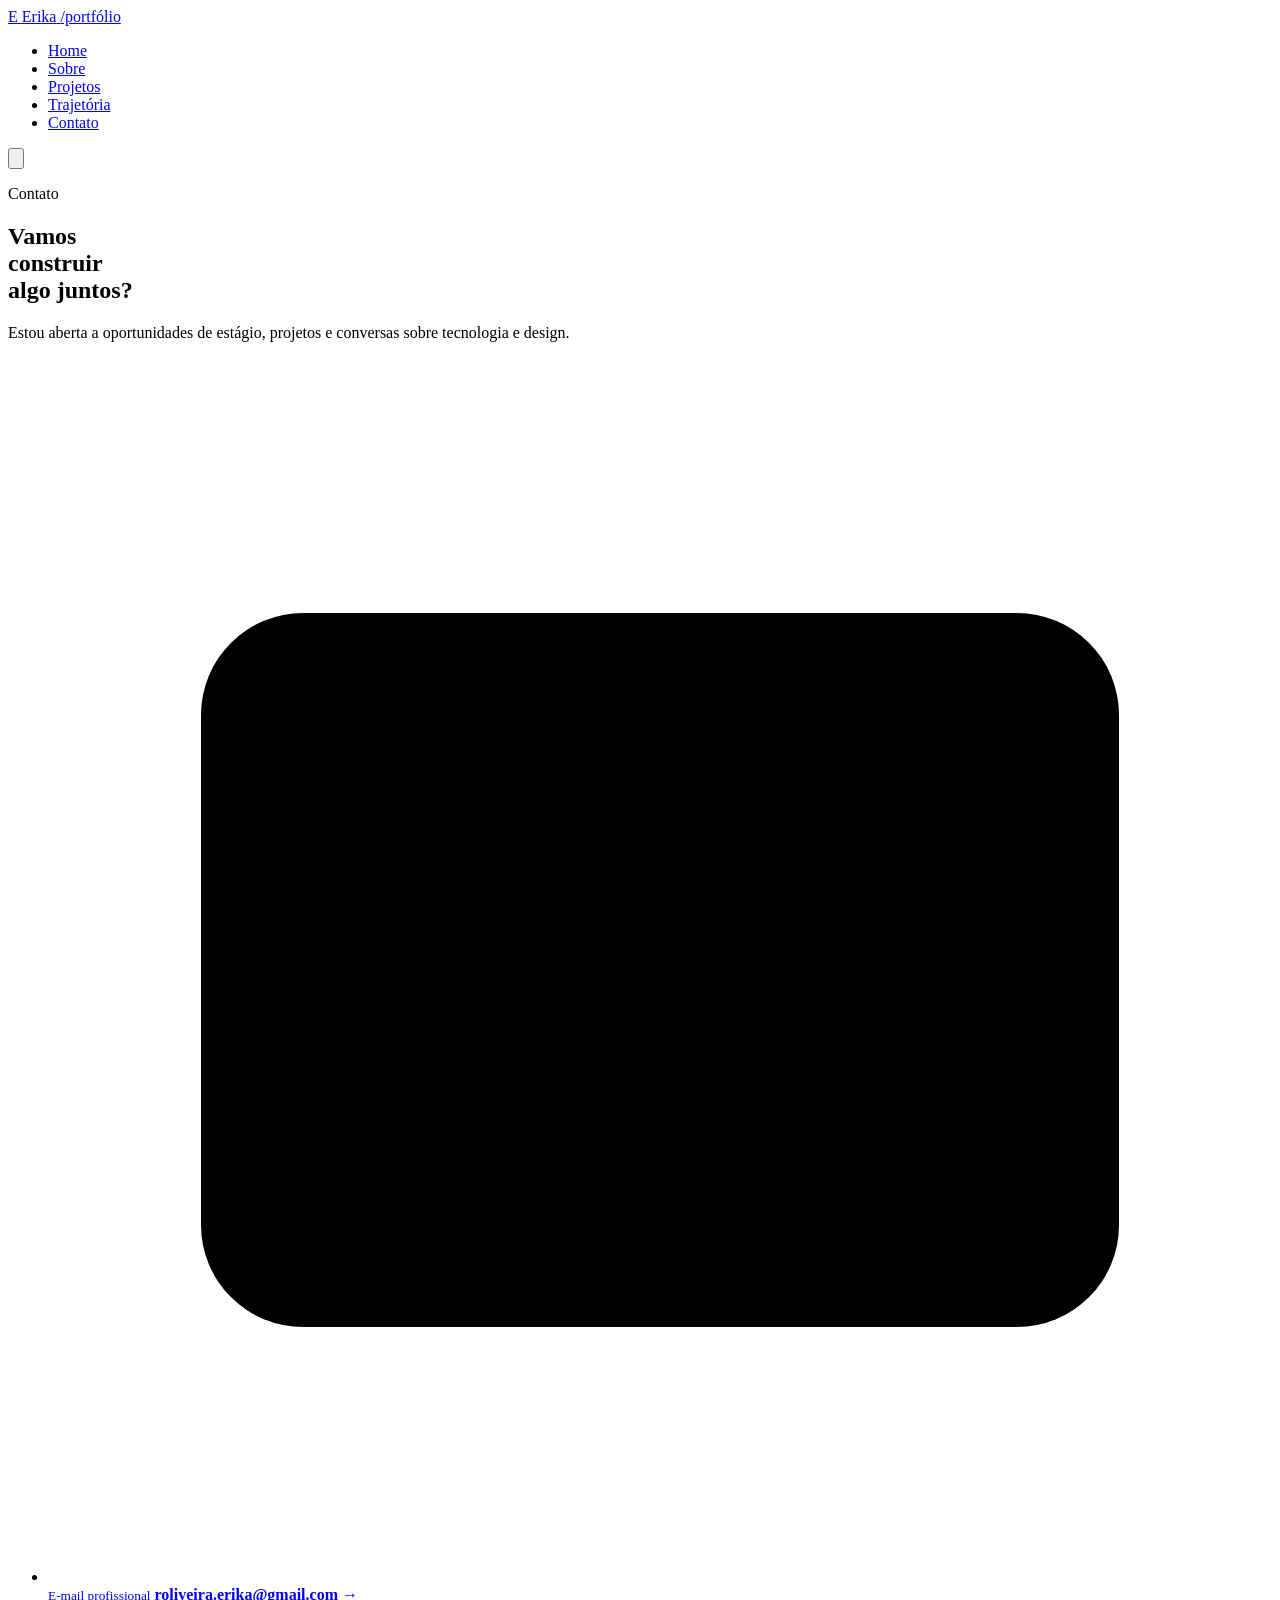
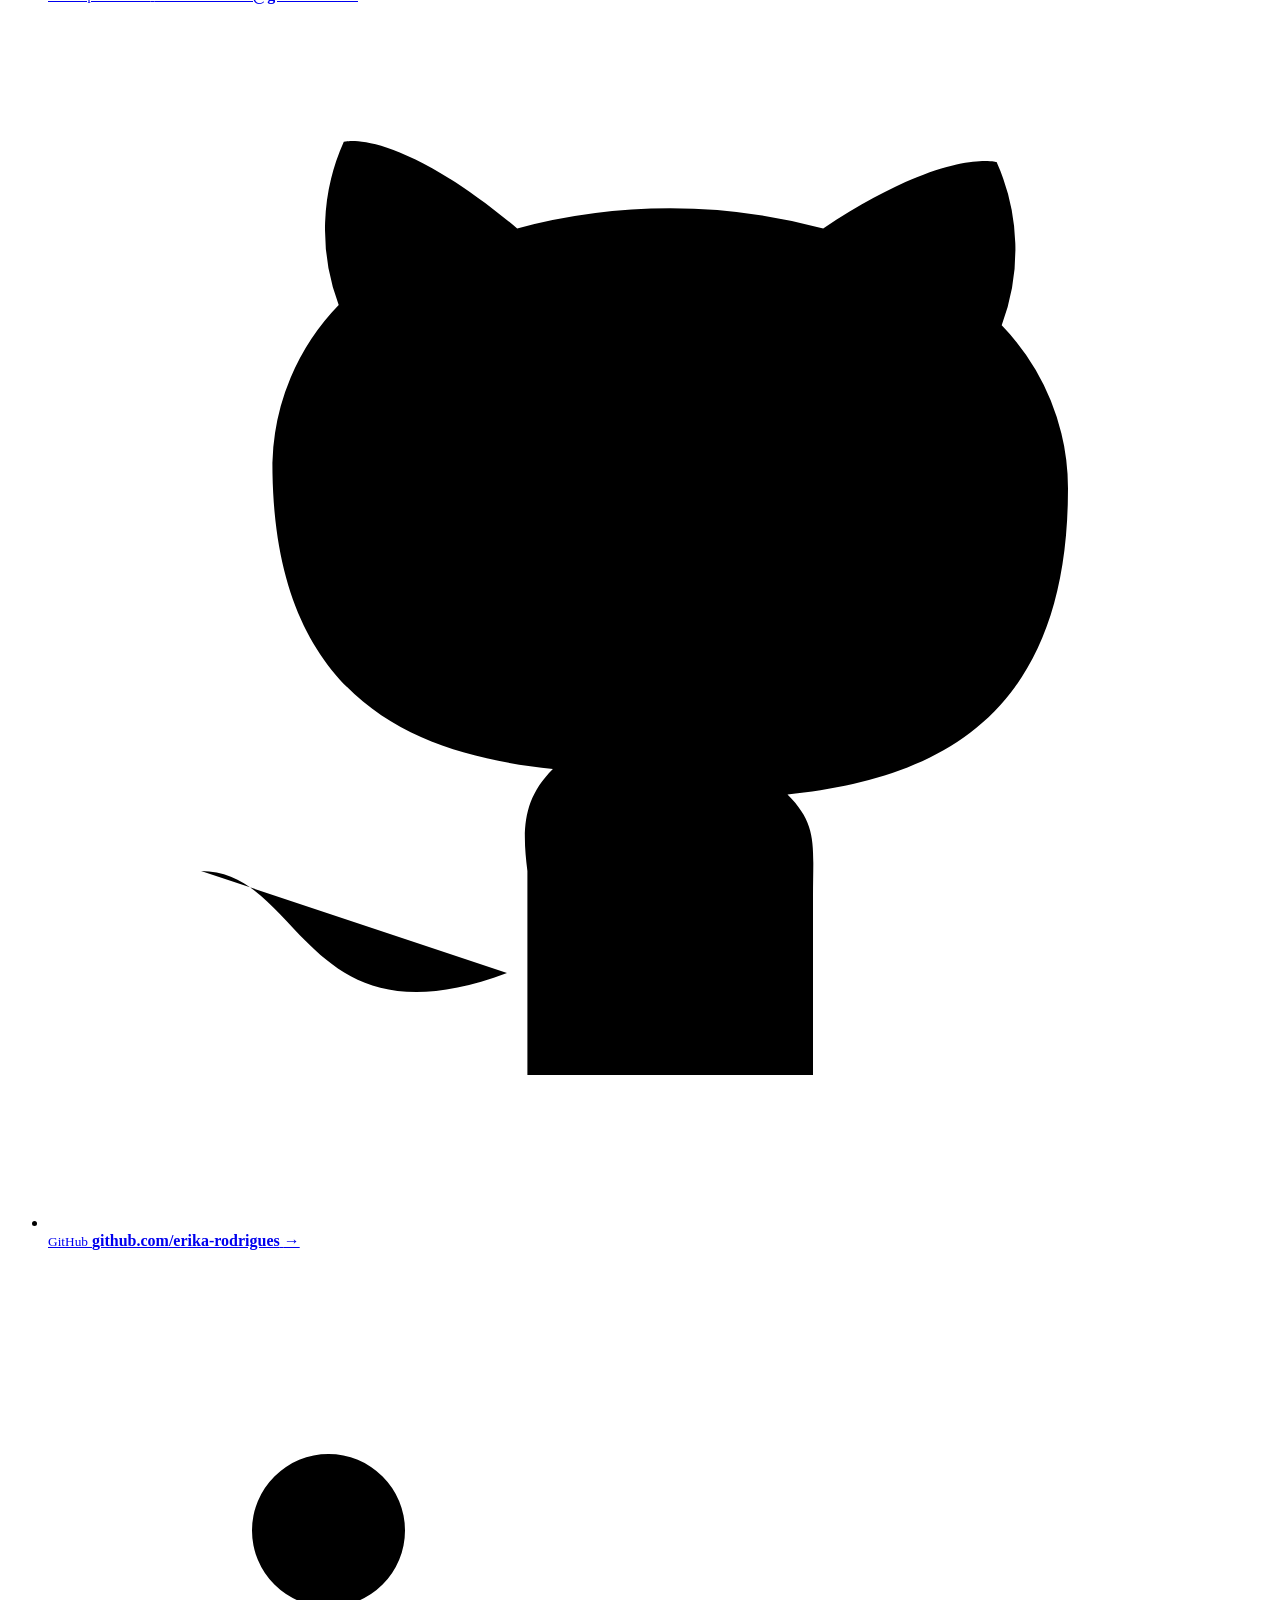
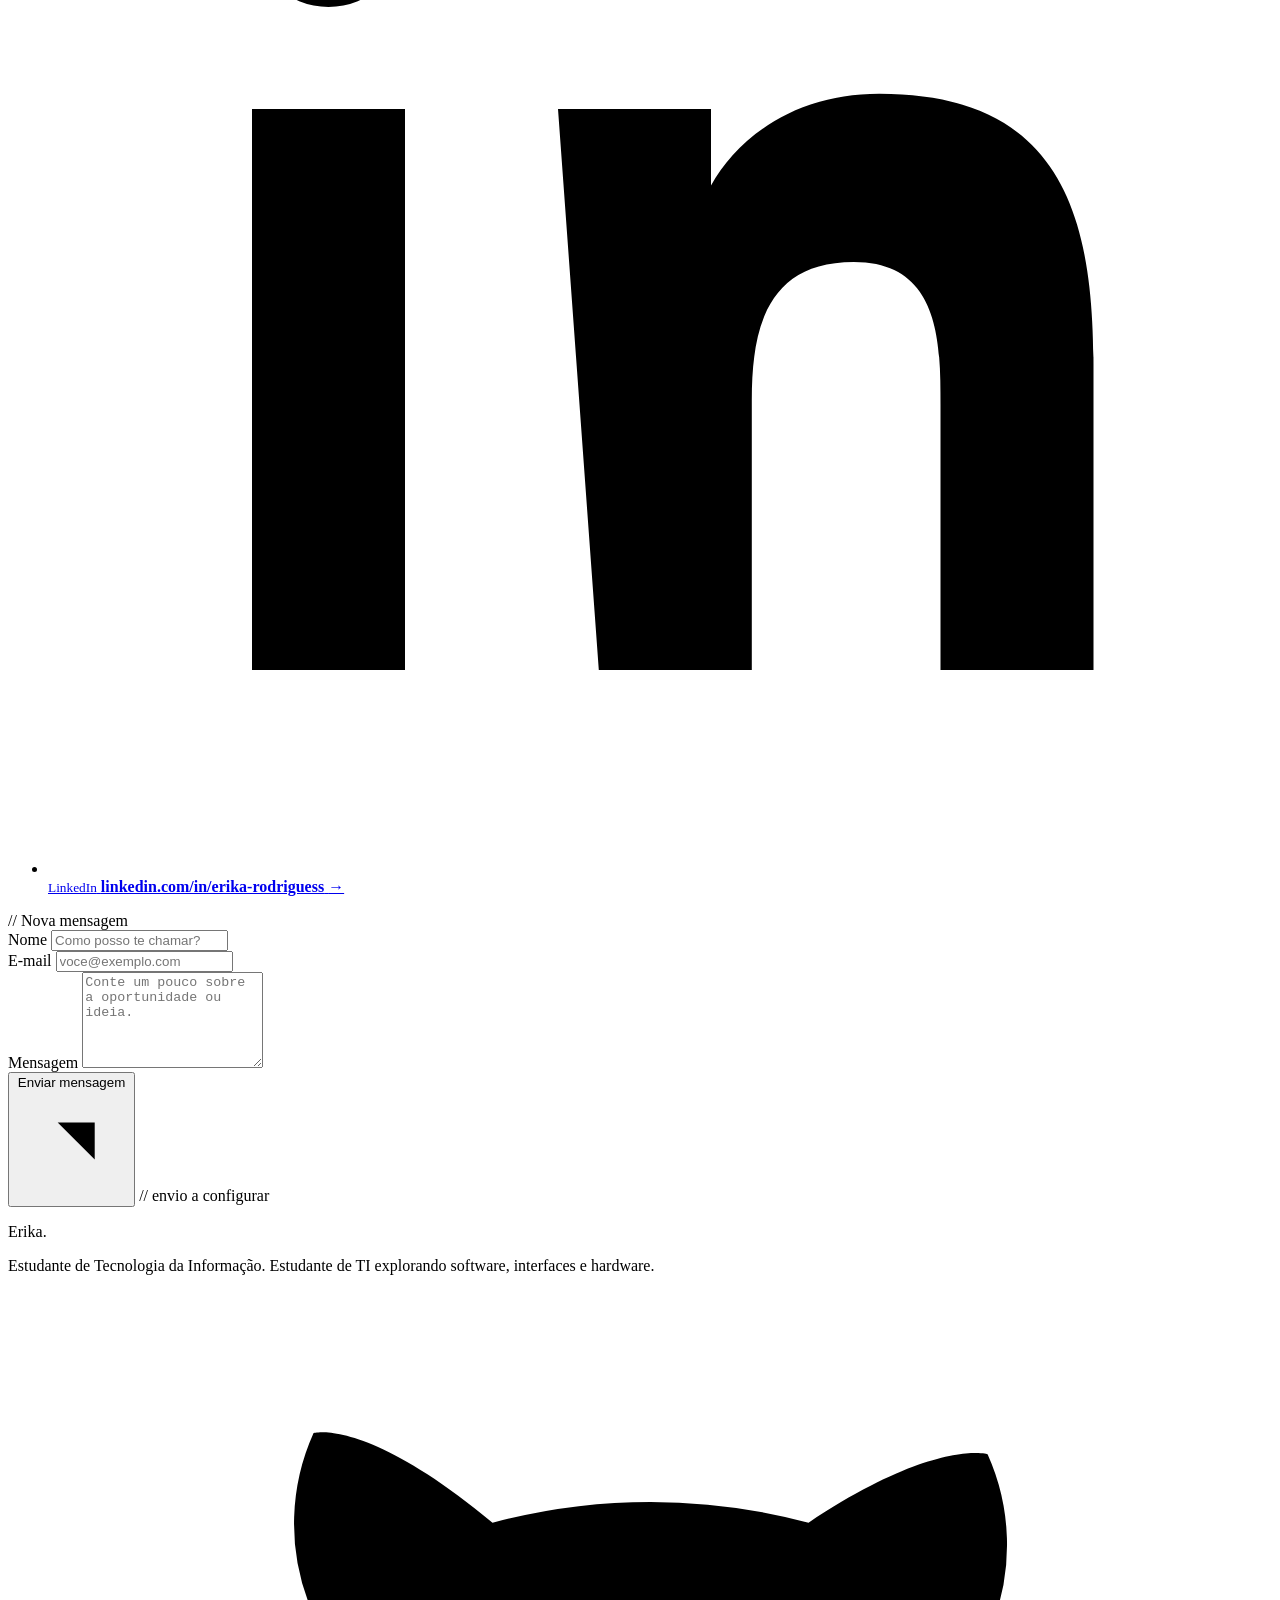
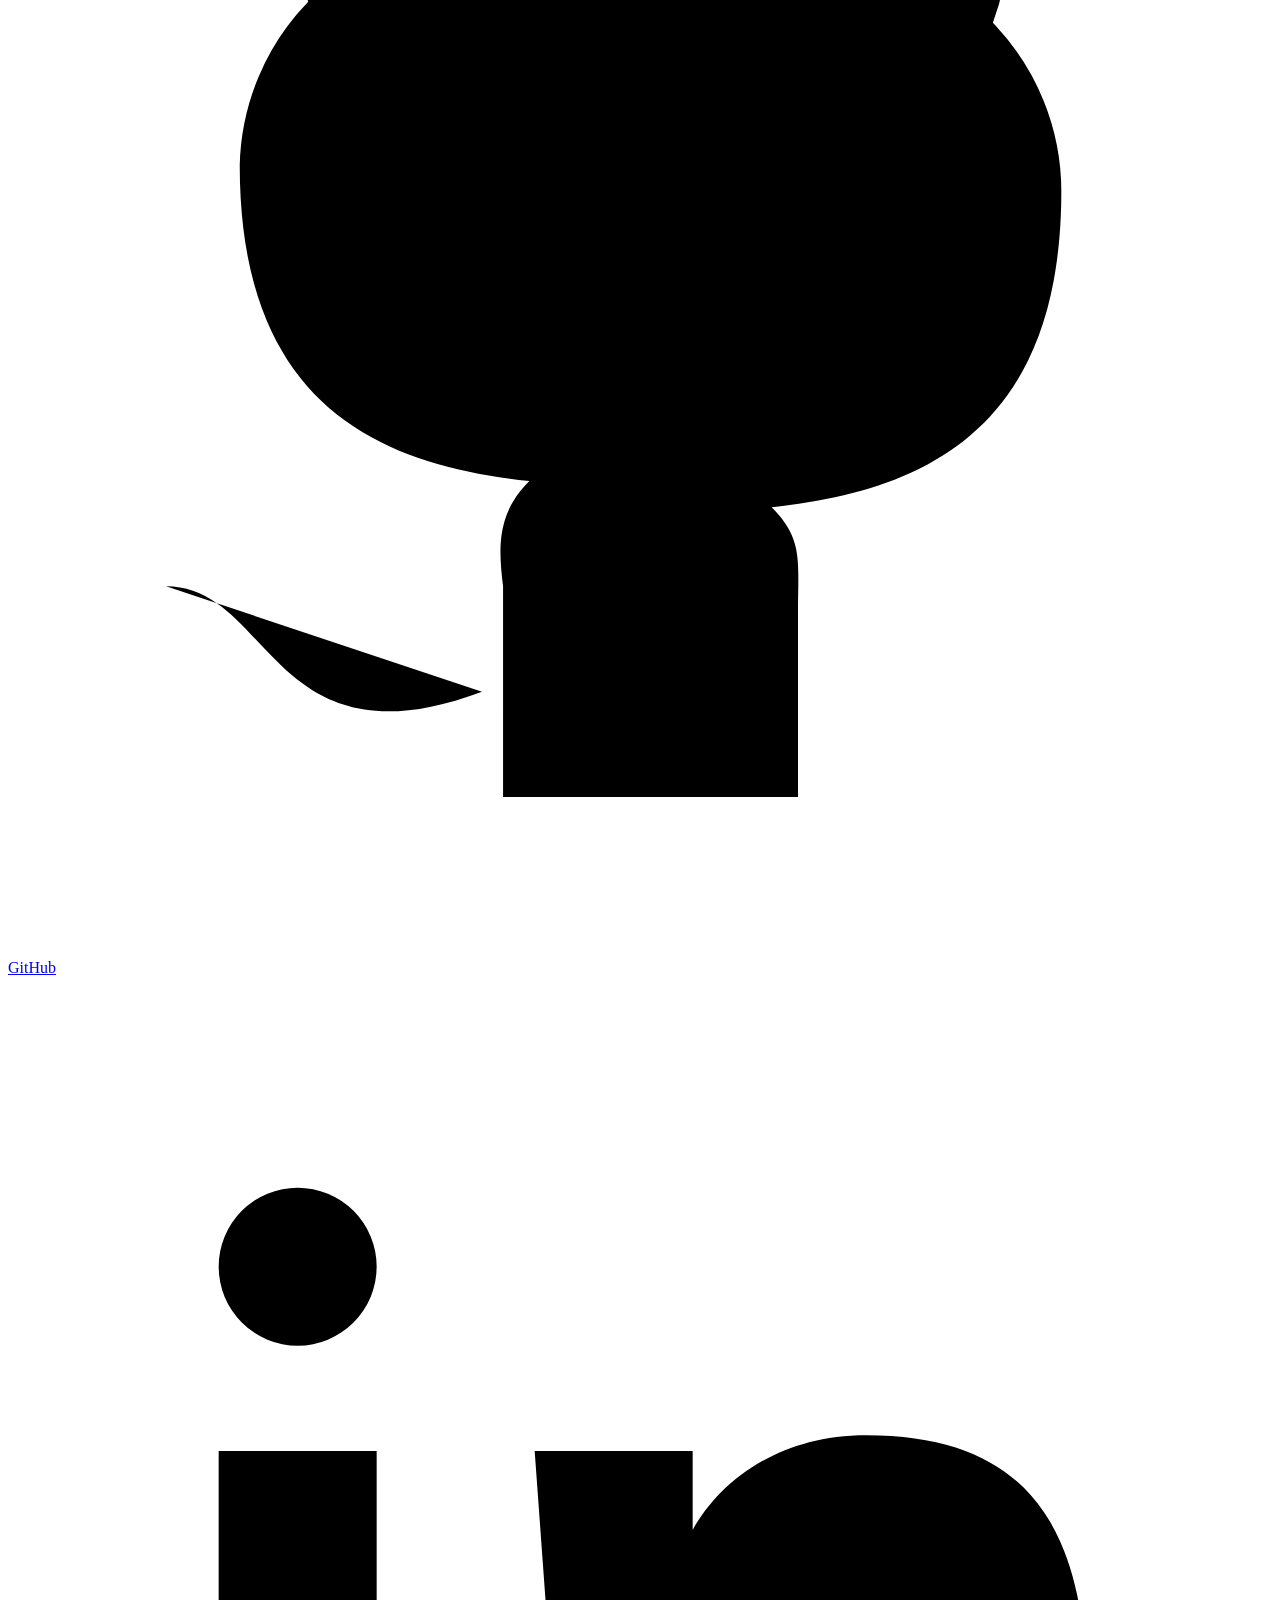
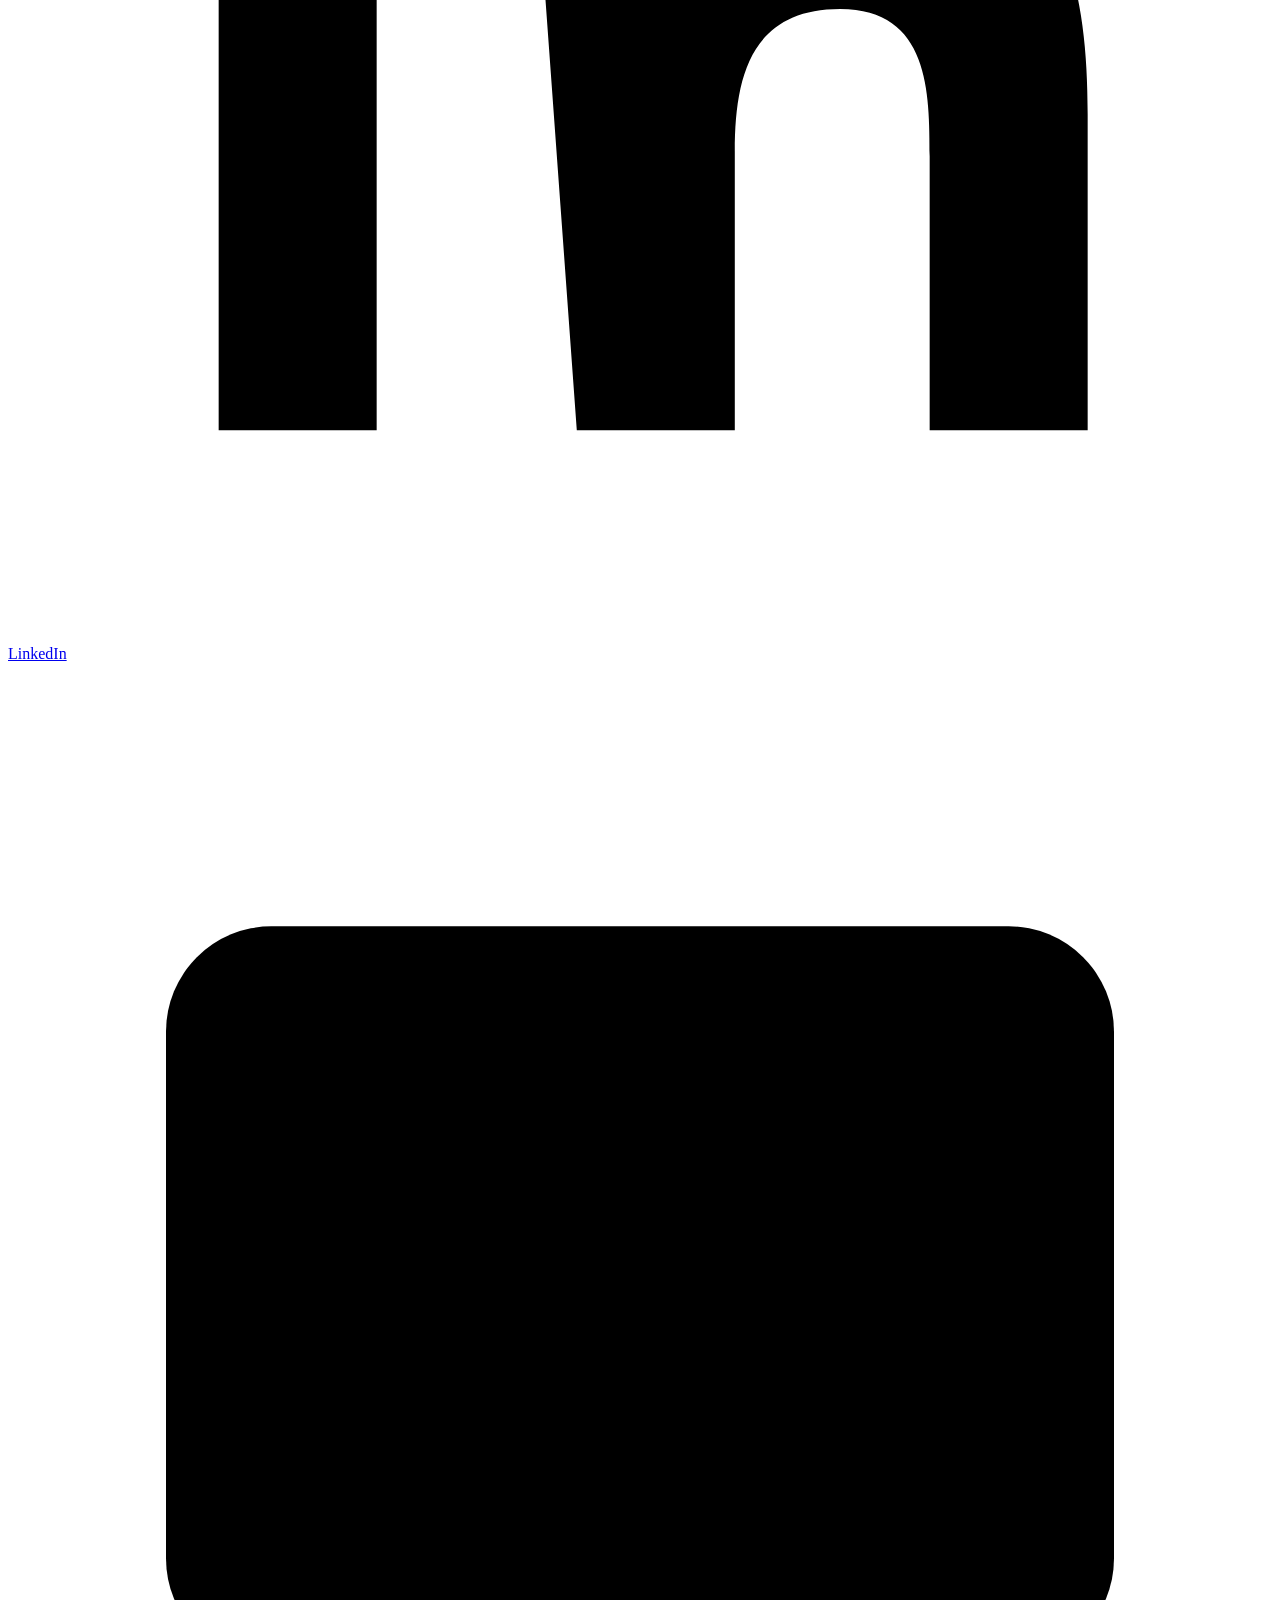
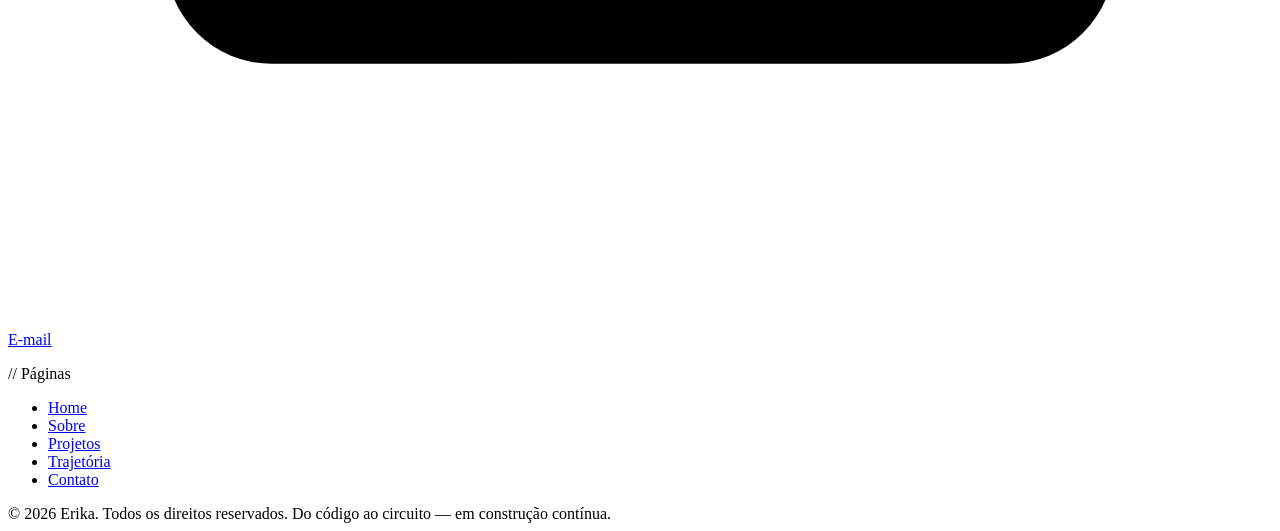
==== contato.html @ 5f2b6237 "FEAT: cria estrutura HTML da página Contato" ====
<!DOCTYPE html>
<html lang="pt-BR">
<head>
  <meta charset="UTF-8">
  <meta name="viewport" content="width=device-width, initial-scale=1.0">
  <meta name="description" content="Entre em contato com Erika para oportunidades de estágio, projetos e conversas sobre tecnologia e design.">
  <title>Contato | Erika</title>

  <link rel="preconnect" href="https://fonts.googleapis.com">
  <link rel="preconnect" href="https://fonts.gstatic.com" crossorigin>
  <link href="https://fonts.googleapis.com/css2?family=Inter:wght@400;500;600&family=Space+Grotesk:wght@500;600;700&family=JetBrains+Mono:wght@400;500&display=swap" rel="stylesheet">
  <link rel="stylesheet" href="contato.css">
</head>
<body>

  <!-- CABEÇALHO -->
  <header class="site-header">
    <div class="container header-inner">
      <a href="index.html" class="brand" aria-label="Início">
        <span class="brand-mark">E</span>
        <span class="brand-name">Erika</span>
        <span class="brand-path">/portfólio</span>
      </a>

      <nav class="site-nav" aria-label="Navegação principal">
        <ul>
          <li><a href="index.html">Home</a></li>
          <li><a href="sobre.html">Sobre</a></li>
          <li><a href="projetos.html">Projetos</a></li>
          <li><a href="trajetoria.html">Trajetória</a></li>
          <li><a href="contato.html" class="active" aria-current="page">Contato</a></li>
        </ul>
      </nav>

      <button class="theme-toggle" type="button" aria-label="Alternar modo claro e escuro">
        <svg viewBox="0 0 24 24" aria-hidden="true" focusable="false">
          <circle cx="12" cy="12" r="4"></circle>
          <path d="M12 2v2M12 20v2M4.93 4.93l1.41 1.41M17.66 17.66l1.41 1.41M2 12h2M20 12h2M4.93 19.07l1.41-1.41M17.66 6.34l1.41-1.41"></path>
        </svg>
      </button>
    </div>
  </header>

  <main>

    <!-- HERO + FORMULÁRIO -->
    <section class="contact-hero">
      <span class="contact-ring" aria-hidden="true"></span>

      <div class="container contact-grid">

        <!-- Coluna de texto -->
        <div class="contact-info">
          <p class="eyebrow"><span class="eyebrow-dot"></span> Contato</p>

          <h1 class="contact-title">
            Vamos <br>
            construir <br>
            algo <span class="accent">juntos?</span>
          </h1>

          <p class="contact-lead">
            Estou aberta a oportunidades de estágio, projetos e conversas sobre tecnologia e design.
          </p>

          <ul class="channels">
            <li>
              <a href="mailto:roliveira.erika@gmail.com" class="channel">
                <span class="channel-icon" aria-hidden="true">
                  <svg viewBox="0 0 24 24"><rect x="3" y="5" width="18" height="14" rx="2"></rect><path d="M3 7l9 6 9-6"></path></svg>
                </span>
                <span class="channel-text">
                  <small>E-mail profissional</small>
                <strong>roliveira.erika@gmail.com</strong>
                </span>
                <span class="channel-arrow" aria-hidden="true">→</span>
              </a>
            </li>
            <li>
              <a href="https://github.com/erika-rodrigues" class="channel" target="_blank" rel="noopener">
                <span class="channel-icon" aria-hidden="true">
                  <svg viewBox="0 0 24 24"><path d="M9 19c-4 1.5-4-2-6-2m12 4v-3.5c0-1 .1-1.4-.5-2 2.8-.3 5.5-1.4 5.5-6a4.6 4.6 0 0 0-1.3-3.2 4.2 4.2 0 0 0-.1-3.2s-1-.3-3.4 1.3a11.6 11.6 0 0 0-6 0C6.8 2.4 5.8 2.7 5.8 2.7a4.2 4.2 0 0 0-.1 3.2A4.6 4.6 0 0 0 4.4 9c0 4.6 2.7 5.7 5.5 6-.6.6-.6 1.2-.5 2V21"></path></svg>
                </span>
                <span class="channel-text">
                  <small>GitHub</small>
                <strong>github.com/erika-rodrigues</strong>
                </span>
                <span class="channel-arrow" aria-hidden="true">→</span>
              </a>
            </li>
            <li>
              <a href="https://www.linkedin.com/in/erika-rodriguess/" class="channel" target="_blank" rel="noopener">
                <span class="channel-icon" aria-hidden="true">
                  <svg viewBox="0 0 24 24"><path d="M4 9h3v11H4zM5.5 4a1.5 1.5 0 1 1 0 3 1.5 1.5 0 0 1 0-3zM10 9h3v1.5c.5-.9 1.6-1.8 3.3-1.8 3.5 0 4.2 2.3 4.2 5.3V20h-3v-5.2c0-1.2 0-2.8-1.7-2.8s-2 1.3-2 2.7V20h-3z"></path></svg>
                </span>
                <span class="channel-text">
                  <small>LinkedIn</small>
                <strong>linkedin.com/in/erika-rodriguess</strong>
                </span>
                <span class="channel-arrow" aria-hidden="true">→</span>
              </a>
            </li>
          </ul>
        </div>

        <!-- Coluna do formulário -->
        <div class="contact-card">
          <header class="contact-card-head">
            <span class="contact-card-title">// Nova mensagem</span>
            <span class="win-dots" aria-hidden="true"><i></i><i></i><i class="blue"></i></span>
          </header>

          <form class="contact-form" id="contact-form" action="#" method="post">
            <div class="field">
              <label for="nome">Nome</label>
              <input type="text" id="nome" name="nome" placeholder="Como posso te chamar?" autocomplete="name" required>
            </div>

            <div class="field">
              <label for="email">E-mail</label>
              <input type="email" id="email" name="email" placeholder="voce@exemplo.com" autocomplete="email" required>
            </div>

            <div class="field">
              <label for="mensagem">Mensagem</label>
              <textarea id="mensagem" name="mensagem" rows="6" placeholder="Conte um pouco sobre a oportunidade ou ideia." required></textarea>
            </div>

            <div class="form-actions">
              <button type="submit" class="btn btn-primary">
                Enviar mensagem
                <svg viewBox="0 0 24 24" aria-hidden="true"><path d="M7 17L17 7M9 7h8v8"></path></svg>
              </button>
              <span class="form-note">// envio a configurar</span>
            </div>
          </form>
        </div>

      </div>
    </section>

  </main>

  <!-- RODAPÉ -->
  <footer class="site-footer">
    <div class="container footer-grid">
      <div>
        <p class="footer-brand">Erika<span class="accent-dot">.</span></p>
        <p class="footer-desc">Estudante de Tecnologia da Informação. Estudante de TI explorando software, interfaces e hardware.</p>
        <div class="social-links">
          <a href="https://github.com/erika-rodrigues" class="social-pill" target="_blank" rel="noopener"><svg viewBox="0 0 24 24" aria-hidden="true"><path d="M9 19c-4 1.5-4-2-6-2m12 4v-3.5c0-1 .1-1.4-.5-2 2.8-.3 5.5-1.4 5.5-6a4.6 4.6 0 0 0-1.3-3.2 4.2 4.2 0 0 0-.1-3.2s-1-.3-3.4 1.3a11.6 11.6 0 0 0-6 0C6.8 2.4 5.8 2.7 5.8 2.7a4.2 4.2 0 0 0-.1 3.2A4.6 4.6 0 0 0 4.4 9c0 4.6 2.7 5.7 5.5 6-.6.6-.6 1.2-.5 2V21"></path></svg> GitHub</a>
          <a href="https://www.linkedin.com/in/erika-rodriguess/" class="social-pill" target="_blank" rel="noopener"><svg viewBox="0 0 24 24" aria-hidden="true"><path d="M4 9h3v11H4zM5.5 4a1.5 1.5 0 1 1 0 3 1.5 1.5 0 0 1 0-3zM10 9h3v1.5c.5-.9 1.6-1.8 3.3-1.8 3.5 0 4.2 2.3 4.2 5.3V20h-3v-5.2c0-1.2 0-2.8-1.7-2.8s-2 1.3-2 2.7V20h-3z"></path></svg> LinkedIn</a>
          <a href="mailto:roliveira.erika@gmail.com" class="social-pill"><svg viewBox="0 0 24 24" aria-hidden="true"><rect x="3" y="5" width="18" height="14" rx="2"></rect><path d="M3 7l9 6 9-6"></path></svg> E-mail</a>
        </div>
      </div>

      <nav class="footer-nav" aria-label="Páginas do site">
        <p class="footer-title">// Páginas</p>
        <ul>
          <li><a href="index.html">Home</a></li>
          <li><a href="sobre.html">Sobre</a></li>
          <li><a href="projetos.html">Projetos</a></li>
          <li><a href="trajetoria.html">Trajetória</a></li>
          <li><a href="contato.html">Contato</a></li>
        </ul>
      </nav>
    </div>

    <div class="footer-bottom">
      <div class="container footer-bottom-inner">
        <span>© 2026 Erika. Todos os direitos reservados.</span>
        <span>Do código ao circuito — em construção contínua.</span>
      </div>
    </div>
  </footer>

  <script src="js/main.js"></script>
</body>
</html>
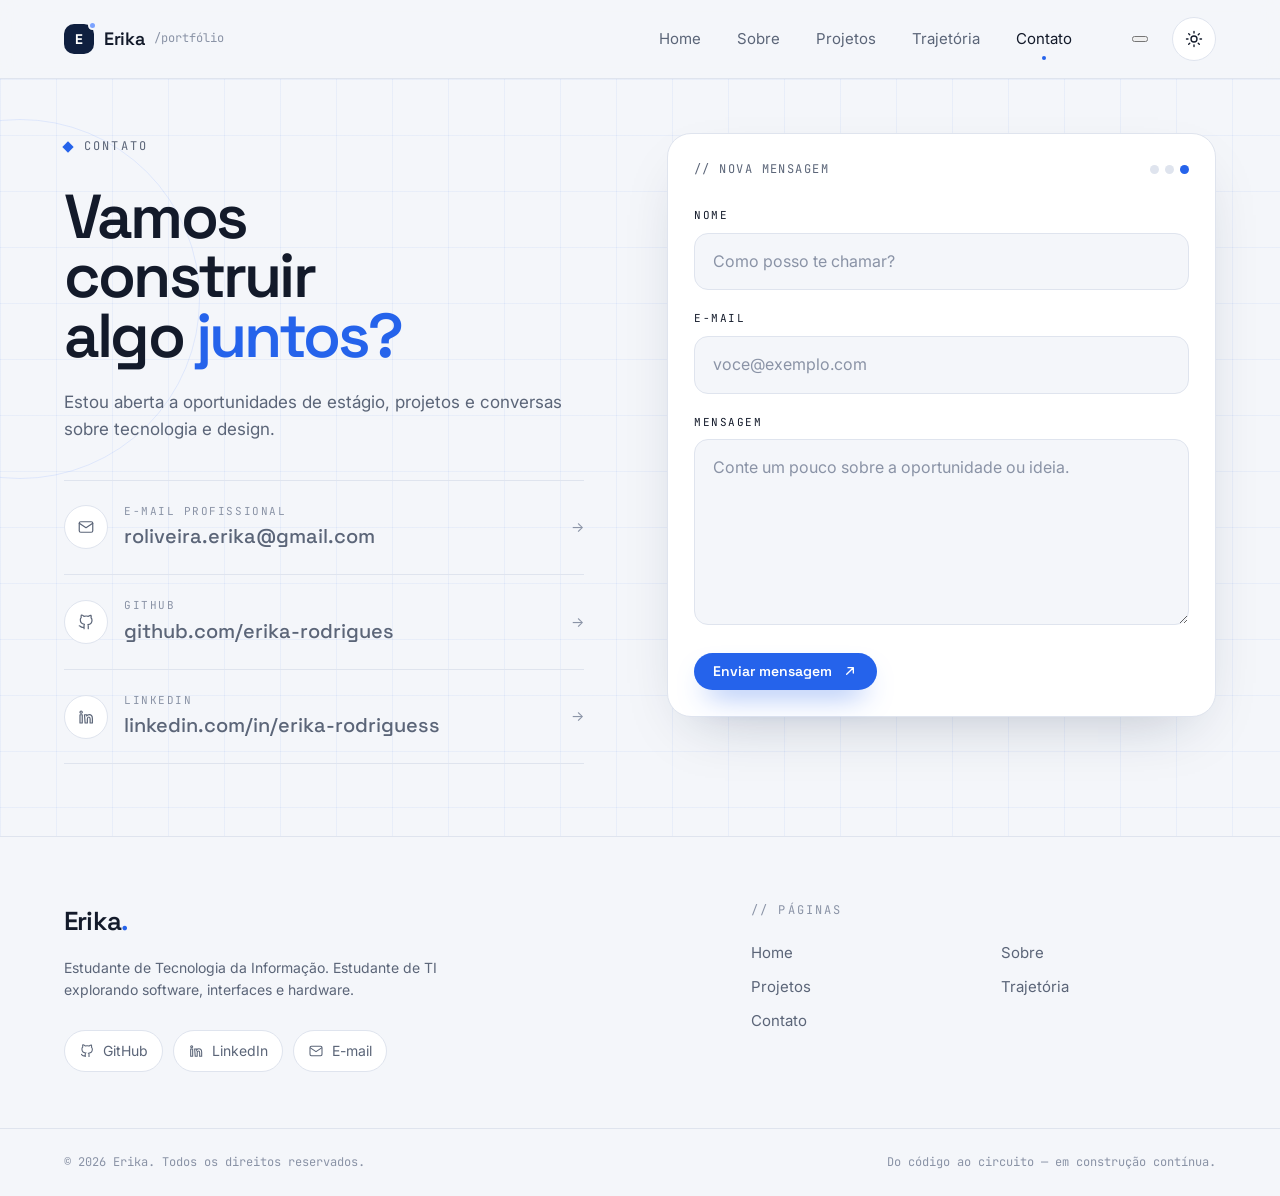
==== commit 35b88aa7: "FIX: adiciona links de GitHub, LinkedIn e e-mail nas páginas" ====
--- a/contato.html
+++ b/contato.html
@@ -10,6 +10,7 @@
   <link rel="preconnect" href="https://fonts.gstatic.com" crossorigin>
   <link href="https://fonts.googleapis.com/css2?family=Inter:wght@400;500;600&family=Space+Grotesk:wght@500;600;700&family=JetBrains+Mono:wght@400;500&display=swap" rel="stylesheet">
   <link rel="stylesheet" href="contato.css">
+  <script>try{var t=localStorage.getItem('theme');if(t==='light'||t==='dark'){document.documentElement.setAttribute('data-theme',t);}}catch(e){}</script>
 </head>
 <body>
 
@@ -22,7 +23,7 @@
         <span class="brand-path">/portfólio</span>
       </a>
 
-      <nav class="site-nav" aria-label="Navegação principal">
+      <nav class="site-nav" id="site-nav" aria-label="Navegação principal">
         <ul>
           <li><a href="index.html">Home</a></li>
           <li><a href="sobre.html">Sobre</a></li>
@@ -31,7 +32,7 @@
           <li><a href="contato.html" class="active" aria-current="page">Contato</a></li>
         </ul>
       </nav>
-
+      <button class="menu-toggle" type="button" aria-label="Abrir menu" aria-expanded="false" aria-controls="site-nav"><span></span><span></span><span></span></button>
       <button class="theme-toggle" type="button" aria-label="Alternar modo claro e escuro">
         <svg viewBox="0 0 24 24" aria-hidden="true" focusable="false">
           <circle cx="12" cy="12" r="4"></circle>
@@ -111,6 +112,9 @@
           </header>
 
           <form class="contact-form" id="contact-form" action="#" method="post">
+            <input type="hidden" name="_subject" value="Nova mensagem pelo portfólio">
+            <input type="hidden" name="_replyto" id="replyto" value="">
+            <p class="form-status" id="form-status" role="status" aria-live="polite"></p>
             <div class="field">
               <label for="nome">Nome</label>
               <input type="text" id="nome" name="nome" placeholder="Como posso te chamar?" autocomplete="name" required>
@@ -131,8 +135,8 @@
                 Enviar mensagem
                 <svg viewBox="0 0 24 24" aria-hidden="true"><path d="M7 17L17 7M9 7h8v8"></path></svg>
               </button>
-              <span class="form-note">// envio a configurar</span>
-            </div>
+              <p class="form-note" id="form-note" aria-hidden="true"></p>
+                          </div>
           </form>
         </div>
 
--- a/contato.css
+++ b/contato.css
@@ -0,0 +1,664 @@
+/* =========================================================
+   CONTATO (contato.html)
+   ---------------------------------------------------------
+   Índice de tópicos:
+   1. Variáveis de cor, base, cabeçalho e título
+   2. Formulário
+   3. Canais de contato
+   4. Rodapé
+   ========================================================= */
+
+
+/* ---------- 1. Variáveis de cor, base, cabeçalho e título ---------- */
+:root {
+  --bg: #f4f6fa;
+  --bg-tint: #eef2f9;
+  --surface: #ffffff;
+  --surface-2: #eaeef6;
+  --text: #131a2a;
+  --muted: #5b6578;
+  --muted-2: #8a93a6;
+  --line: #dfe4ee;
+  --grid: rgba(37, 99, 235, 0.06);
+  --blue: #2563eb;
+  --blue-light: #7aa2ff;
+  --blue-soft: #eaf1ff;
+  --navy: #0f1f3f;
+  --navy-2: #13294f;
+  --navy-line: rgba(122, 162, 255, 0.18);
+  --shadow: 0 24px 60px -28px rgba(15, 31, 63, 0.28);
+  --font-display: "Space Grotesk", ui-sans-serif, system-ui, sans-serif;
+  --font-sans: "Inter", ui-sans-serif, system-ui, sans-serif;
+  --font-mono: "JetBrains Mono", ui-monospace, SFMono-Regular, monospace;
+}
+
+@media (prefers-color-scheme: dark) {
+  :root:not([data-theme="light"]) {
+    --bg: #0b1322;
+    --bg-tint: #0e1830;
+    --surface: #121c31;
+    --surface-2: #1a2640;
+    --text: #eef2fa;
+    --muted: #9aa5ba;
+    --muted-2: #6f7b93;
+    --line: #263252;
+    --grid: rgba(122, 162, 255, 0.06);
+    --blue: #5b8cff;
+    --blue-light: #8fb0ff;
+    --blue-soft: #17264a;
+    --navy: #1f3a72;
+    --navy-2: #1a3263;
+    --navy-line: rgba(143, 176, 255, 0.2);
+    --shadow: 0 24px 60px -28px rgba(0, 0, 0, 0.7);
+  }
+}
+
+:root[data-theme="dark"] {
+  --bg: #0b1322;
+  --bg-tint: #0e1830;
+  --surface: #121c31;
+  --surface-2: #1a2640;
+  --text: #eef2fa;
+  --muted: #9aa5ba;
+  --muted-2: #6f7b93;
+  --line: #263252;
+  --grid: rgba(122, 162, 255, 0.06);
+  --blue: #5b8cff;
+  --blue-light: #8fb0ff;
+  --blue-soft: #17264a;
+  --navy: #1f3a72;
+  --navy-2: #1a3263;
+  --navy-line: rgba(143, 176, 255, 0.2);
+  --shadow: 0 24px 60px -28px rgba(0, 0, 0, 0.7);
+}
+
+*,
+*::before,
+*::after {
+  box-sizing: border-box;
+}
+
+html {
+  scroll-behavior: smooth;
+  -webkit-text-size-adjust: 100%;
+}
+
+body {
+  margin: 0;
+  min-height: 100vh;
+  background-color: var(--bg);
+  color: var(--text);
+  font-family: var(--font-sans);
+  font-size: 16px;
+  line-height: 1.6;
+  -webkit-font-smoothing: antialiased;
+  transition: background-color 0.3s ease, color 0.3s ease;
+}
+
+a {
+  color: inherit;
+  text-decoration: none;
+}
+
+button,
+input,
+textarea {
+  font: inherit;
+  color: inherit;
+}
+
+ul {
+  margin: 0;
+  padding: 0;
+  list-style: none;
+}
+
+p {
+  margin: 0;
+}
+
+h1,
+h2,
+h3 {
+  font-family: var(--font-display);
+  margin: 0;
+  font-weight: 600;
+  line-height: 1.05;
+  letter-spacing: -0.03em;
+}
+
+.container {
+  width: 100%;
+  max-width: 1200px;
+  margin: 0 auto;
+  padding: 0 24px;
+}
+
+.accent,
+.accent-dot {
+  color: var(--blue);
+}
+
+:focus-visible {
+  outline: 2px solid var(--blue);
+  outline-offset: 3px;
+}
+
+/* Cabeçalho */
+.site-header {
+  position: sticky;
+  top: 0;
+  z-index: 50;
+  background: color-mix(in srgb, var(--bg) 85%, transparent);
+  backdrop-filter: blur(12px);
+  -webkit-backdrop-filter: blur(12px);
+  border-bottom: 1px solid var(--line);
+}
+
+.header-inner {
+  height: 78px;
+  display: flex;
+  align-items: center;
+  justify-content: space-between;
+  gap: 24px;
+}
+
+.brand {
+  display: inline-flex;
+  align-items: center;
+  gap: 10px;
+}
+
+.brand-mark {
+  position: relative;
+  width: 30px;
+  height: 30px;
+  display: grid;
+  place-items: center;
+  border-radius: 10px;
+  background: var(--navy);
+  color: #fff;
+  font-family: var(--font-display);
+  font-weight: 700;
+  font-size: 14px;
+}
+
+.brand-mark::after {
+  content: "";
+  position: absolute;
+  top: -3px;
+  right: -3px;
+  width: 9px;
+  height: 9px;
+  border-radius: 50%;
+  background: var(--blue-light);
+  border: 2px solid var(--bg);
+}
+
+.brand-name {
+  font-family: var(--font-display);
+  font-weight: 600;
+  font-size: 18px;
+  letter-spacing: -0.02em;
+}
+
+.brand-path {
+  font-family: var(--font-mono);
+  font-size: 12px;
+  color: var(--muted-2);
+}
+
+.site-nav {
+  margin-left: auto;
+  margin-right: 36px;
+}
+
+.site-nav ul {
+  display: flex;
+  gap: 36px;
+}
+
+.site-nav a {
+  position: relative;
+  color: var(--muted);
+  font-size: 15px;
+  transition: color 0.2s ease;
+}
+
+.site-nav a:hover,
+.site-nav a.active {
+  color: var(--text);
+}
+
+.site-nav a.active::after {
+  content: "";
+  position: absolute;
+  left: 50%;
+  bottom: -12px;
+  width: 4px;
+  height: 4px;
+  border-radius: 50%;
+  background: var(--blue);
+  transform: translateX(-50%);
+}
+
+.theme-toggle {
+  width: 44px;
+  height: 44px;
+  display: grid;
+  place-items: center;
+  border-radius: 50%;
+  border: 1px solid var(--line);
+  background: var(--surface);
+  cursor: pointer;
+  transition: border-color 0.2s ease;
+}
+
+.theme-toggle:hover {
+  border-color: var(--blue);
+}
+
+.theme-toggle svg {
+  width: 18px;
+  height: 18px;
+  fill: none;
+  stroke: currentColor;
+  stroke-width: 1.8;
+  stroke-linecap: round;
+}
+
+/* Título da página */
+.eyebrow {
+  display: inline-flex;
+  align-items: center;
+  gap: 12px;
+  font-family: var(--font-mono);
+  font-size: 12px;
+  letter-spacing: 0.18em;
+  text-transform: uppercase;
+  color: var(--muted);
+}
+
+.eyebrow-dot {
+  width: 8px;
+  height: 8px;
+  background: var(--blue);
+  transform: rotate(45deg);
+}
+
+.contact-hero {
+  position: relative;
+  padding: 54px 0 72px;
+  overflow: hidden;
+  background-image:
+    linear-gradient(var(--grid) 1px, transparent 1px),
+    linear-gradient(90deg, var(--grid) 1px, transparent 1px);
+  background-size: 56px 56px;
+}
+
+.contact-ring {
+  position: absolute;
+  left: -160px;
+  top: 40px;
+  width: 360px;
+  height: 360px;
+  border-radius: 50%;
+  border: 1px solid var(--navy-line);
+  pointer-events: none;
+}
+
+.contact-grid {
+  position: relative;
+  display: grid;
+  grid-template-columns: 1fr 1fr;
+  gap: 54px;
+  align-items: start;
+}
+
+.contact-title {
+  white-space: nowrap;
+  margin: 28px 0 24px;
+  font-size: clamp(38px, 8vw, 62px);
+  line-height: 0.96;
+  letter-spacing: -0.045em;
+}
+
+.contact-lead {
+  max-width: 500px;
+  font-size: 17px;
+  line-height: 1.6;
+  color: var(--muted);
+}
+
+
+/* ---------- 2. Formulário ---------- */
+.contact-card {
+  padding: 26px;
+  border: 1px solid var(--line);
+  border-radius: 24px;
+  background: var(--surface);
+  box-shadow: var(--shadow);
+}
+
+.contact-card-head {
+  display: flex;
+  align-items: center;
+  justify-content: space-between;
+  margin-bottom: 28px;
+}
+
+.contact-card-title {
+  font-family: var(--font-mono);
+  font-size: 12px;
+  letter-spacing: 0.12em;
+  text-transform: uppercase;
+  color: var(--muted);
+}
+
+.win-dots {
+  display: inline-flex;
+  gap: 6px;
+}
+
+.win-dots i {
+  width: 9px;
+  height: 9px;
+  border-radius: 50%;
+  background: var(--line);
+}
+
+.win-dots i.blue {
+  background: var(--blue);
+}
+
+.contact-form {
+  display: flex;
+  flex-direction: column;
+  gap: 20px;
+}
+
+.field {
+  display: flex;
+  flex-direction: column;
+  gap: 8px;
+}
+
+.field label {
+  font-family: var(--font-mono);
+  font-size: 11px;
+  letter-spacing: 0.14em;
+  text-transform: uppercase;
+  color: var(--text);
+}
+
+.field input,
+.field textarea {
+  width: 100%;
+  padding: 15px 18px;
+  border: 1px solid var(--line);
+  border-radius: 14px;
+  background: var(--bg);
+  font-size: 16px;
+  color: var(--text);
+  outline: none;
+  transition: border-color 0.2s ease, box-shadow 0.2s ease;
+}
+
+.field textarea {
+  min-height: 150px;
+  resize: vertical;
+}
+
+.field input::placeholder,
+.field textarea::placeholder {
+  color: var(--muted-2);
+}
+
+.field input:focus,
+.field textarea:focus {
+  border-color: var(--blue);
+  box-shadow: 0 0 0 4px var(--blue-soft);
+}
+
+.form-actions {
+  display: flex;
+  align-items: center;
+  gap: 16px;
+  margin-top: 8px;
+  flex-wrap: wrap;
+}
+
+/* Mensagem de envio: bloco destacado logo acima do botão */
+.form-status {
+  display: none;
+  margin: 0;
+  padding: 16px 20px;
+  border-radius: 14px;
+  font-family: var(--font-display);
+  font-size: 17px;
+  font-weight: 600;
+}
+
+.form-status.is-info {
+  display: block;
+  background: var(--blue-soft);
+  color: var(--blue);
+}
+
+.form-status.is-success {
+  display: block;
+  background: var(--blue);
+  color: #fff;
+  box-shadow: 0 16px 30px -16px var(--blue);
+}
+
+.form-status.is-error {
+  display: block;
+  background: #fdecec;
+  color: #b42318;
+  border: 1px solid #f5b5ae;
+}
+
+.form-note {
+  font-family: var(--font-mono);
+  font-size: 12px;
+  color: var(--muted-2);
+}
+
+.btn {
+  display: inline-flex;
+  align-items: center;
+  gap: 10px;
+  padding: 9px 18px;
+  border: 1px solid transparent;
+  border-radius: 999px;
+  font-family: var(--font-display);
+  font-size: 14px;
+  font-weight: 600;
+  line-height: 1.2;
+  white-space: nowrap;
+  cursor: pointer;
+  transition: transform 0.2s ease, background-color 0.2s ease, border-color 0.2s ease;
+}
+
+.btn:hover {
+  transform: translateY(-1px);
+}
+
+.btn svg {
+  width: 16px;
+  height: 16px;
+  fill: none;
+  stroke: currentColor;
+  stroke-width: 2;
+  stroke-linecap: round;
+  stroke-linejoin: round;
+}
+
+.btn-primary {
+  background: var(--blue);
+  color: #fff;
+  box-shadow: 0 14px 30px -14px var(--blue);
+}
+
+
+/* ---------- 3. Canais de contato ---------- */
+.channels {
+  margin-top: 36px;
+  max-width: 520px;
+  border-top: 1px solid var(--line);
+}
+
+.channel {
+  display: flex;
+  align-items: center;
+  gap: 16px;
+  padding: 22px 0;
+  border-bottom: 1px solid var(--line);
+}
+
+.channel[aria-disabled="true"] {
+  cursor: default;
+}
+
+.channel-icon {
+  display: grid;
+  place-items: center;
+  width: 44px;
+  height: 44px;
+  flex-shrink: 0;
+  border-radius: 50%;
+  border: 1px solid var(--line);
+  background: var(--surface);
+}
+
+.channel-icon svg {
+  width: 18px;
+  height: 18px;
+  fill: none;
+  stroke: var(--muted);
+  stroke-width: 1.6;
+  stroke-linecap: round;
+  stroke-linejoin: round;
+}
+
+.channel-text {
+  display: flex;
+  flex: 1;
+  flex-direction: column;
+}
+
+.channel-text small {
+  font-family: var(--font-mono);
+  font-size: 11px;
+  letter-spacing: 0.14em;
+  text-transform: uppercase;
+  color: var(--muted-2);
+}
+
+.channel-text strong {
+  font-family: var(--font-display);
+  font-size: 20px;
+  font-weight: 500;
+  color: var(--muted);
+}
+
+.channel-arrow {
+  font-size: 14px;
+  color: var(--muted-2);
+}
+
+
+/* ---------- 4. Rodapé ---------- */
+.site-footer {
+  padding-top: 64px;
+  border-top: 1px solid var(--line);
+  background: var(--bg);
+}
+
+.footer-grid {
+  display: grid;
+  grid-template-columns: 1.4fr 1fr;
+  gap: 36px;
+  padding-bottom: 56px;
+}
+
+.footer-brand {
+  font-family: var(--font-display);
+  font-size: 26px;
+  font-weight: 600;
+  letter-spacing: -0.03em;
+}
+
+.footer-desc {
+  max-width: 420px;
+  margin-top: 14px;
+  font-size: 14px;
+  color: var(--muted);
+}
+
+.social-links {
+  display: flex;
+  flex-wrap: wrap;
+  gap: 10px;
+  margin-top: 28px;
+}
+
+.social-pill {
+  display: inline-flex;
+  align-items: center;
+  gap: 8px;
+  padding: 9px 14px;
+  border: 1px solid var(--line);
+  border-radius: 999px;
+  background: var(--surface);
+  font-size: 14px;
+  color: var(--muted);
+}
+
+.social-pill svg {
+  width: 16px;
+  height: 16px;
+  fill: none;
+  stroke: currentColor;
+  stroke-width: 1.6;
+}
+
+.footer-title {
+  font-family: var(--font-mono);
+  font-size: 12px;
+  letter-spacing: 0.18em;
+  text-transform: uppercase;
+  color: var(--muted-2);
+}
+
+.footer-nav ul {
+  display: grid;
+  grid-template-columns: 1fr 1fr;
+  gap: 8px 36px;
+  margin-top: 20px;
+}
+
+.footer-nav a {
+  font-size: 15px;
+  color: var(--muted);
+  transition: color 0.2s ease;
+}
+
+.footer-nav a:hover {
+  color: var(--blue);
+}
+
+.footer-bottom {
+  border-top: 1px solid var(--line);
+}
+
+.footer-bottom-inner {
+  display: flex;
+  justify-content: space-between;
+  gap: 16px;
+  padding: 24px;
+  font-family: var(--font-mono);
+  font-size: 12px;
+  color: var(--muted-2);
+}
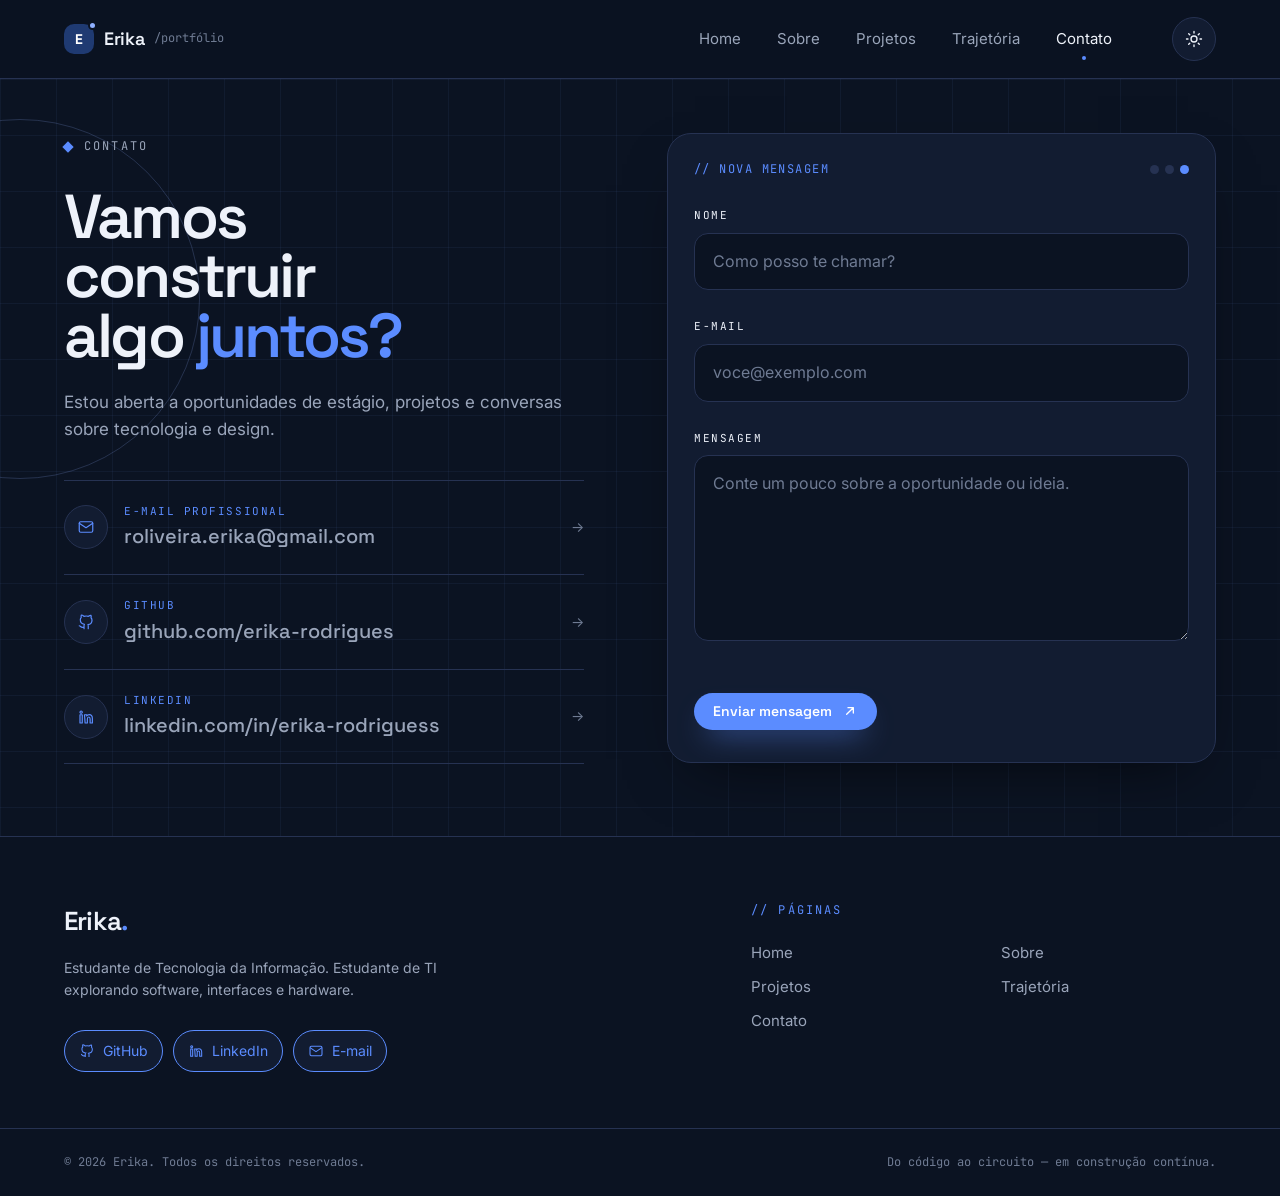
==== commit 560ac49b: "FEAT: deixa o modo escuro como padrão e inverte as cores do botão de modo ao passar o mouse" ====
--- a/contato.html
+++ b/contato.html
@@ -10,7 +10,7 @@
   <link rel="preconnect" href="https://fonts.gstatic.com" crossorigin>
   <link href="https://fonts.googleapis.com/css2?family=Inter:wght@400;500;600&family=Space+Grotesk:wght@500;600;700&family=JetBrains+Mono:wght@400;500&display=swap" rel="stylesheet">
   <link rel="stylesheet" href="contato.css">
-  <script>try{var t=localStorage.getItem('theme');if(t==='light'||t==='dark'){document.documentElement.setAttribute('data-theme',t);}}catch(e){}</script>
+  <script>try{var t=localStorage.getItem('theme');document.documentElement.setAttribute('data-theme',t==='light'?'light':'dark');}catch(e){document.documentElement.setAttribute('data-theme','dark');}</script>
 </head>
 <body>
 
@@ -159,7 +159,7 @@
       </div>
 
       <nav class="footer-nav" aria-label="Páginas do site">
-        <p class="footer-title">// Páginas</p>
+        <p class="footer-title"><span class="slash">//</span> Páginas</p>
         <ul>
           <li><a href="index.html">Home</a></li>
           <li><a href="sobre.html">Sobre</a></li>
--- a/contato.css
+++ b/contato.css
@@ -7,13 +7,11 @@
    3. Canais de contato
    4. Rodapé
    ========================================================= */
-
-
 /* ---------- 1. Variáveis de cor, base, cabeçalho e título ---------- */
 :root {
-  --bg: #f4f6fa;
-  --bg-tint: #eef2f9;
-  --surface: #ffffff;
+  --bg: #e7ecf4;
+  --bg-tint: #dfe6f1;
+  --surface: #f7f9fc;
   --surface-2: #eaeef6;
   --text: #131a2a;
   --muted: #5b6578;
@@ -32,8 +30,7 @@
   --font-mono: "JetBrains Mono", ui-monospace, SFMono-Regular, monospace;
 }
 
-@media (prefers-color-scheme: dark) {
-  :root:not([data-theme="light"]) {
+@media (prefers-color-scheme: dark) {:root:not([data-theme="light"]) {
     --bg: #0b1322;
     --bg-tint: #0e1830;
     --surface: #121c31;
@@ -330,7 +327,6 @@
   color: var(--muted);
 }
 
-
 /* ---------- 2. Formulário ---------- */
 .contact-card {
   padding: 26px;
@@ -501,7 +497,6 @@
   box-shadow: 0 14px 30px -14px var(--blue);
 }
 
-
 /* ---------- 3. Canais de contato ---------- */
 .channels {
   margin-top: 36px;
@@ -567,7 +562,6 @@
   font-size: 14px;
   color: var(--muted-2);
 }
-
 
 /* ---------- 4. Rodapé ---------- */
 .site-footer {
@@ -662,3 +656,327 @@
   font-size: 12px;
   color: var(--muted-2);
 }
+
+@media (max-width: 768px) {body { overflow-x: hidden; }
+
+.site-nav ul { flex-wrap: wrap; gap: 8px 16px !important; }
+
+.hero-grid,
+.split,
+.cheguei-grid,
+.project-hero-grid,
+.project-body-grid,
+.contact-grid,
+.about-grid { grid-template-columns: minmax(0, 1fr) !important; }
+
+.hero-visual,
+.cover-photo,
+.project-visual,
+.cv-preview { max-width: 100%; }
+
+.container { padding: 0 18px; }
+
+.header-inner { height: auto; flex-wrap: wrap; padding: 14px 0; gap: 12px; }
+
+.site-nav { order: 3; width: 100%; margin: 0; }
+
+.site-nav ul { justify-content: center; gap: 18px; }
+
+.site-nav a { font-size: 14px; }
+
+.contact-hero { padding: 40px 0 56px; }
+
+.contact-ring { display: none; }
+
+.contact-grid { grid-template-columns: 1fr; gap: 40px; }
+
+.contact-title { font-size: 44px; white-space: normal; }
+
+.contact-lead { font-size: 16px; }
+
+.channels { margin-top: 32px; }
+
+.contact-card { padding: 22px; }
+
+.field textarea { min-height: 150px; }
+
+.form-actions { flex-direction: column; align-items: stretch; }
+
+.form-actions .btn { justify-content: center; }
+
+.footer-grid { grid-template-columns: 1fr; gap: 32px; }
+
+.footer-nav ul { grid-template-columns: 1fr 1fr; }
+
+.footer-bottom-inner { flex-direction: column; text-align: center; }
+}
+
+/* ---------- 15. Celular: menu, rodapé e espaçamentos ---------- */
+.menu-toggle { display: none; }
+
+@media (max-width: 768px) {.container { padding-left: 20px; padding-right: 20px; }
+
+.menu-toggle { display: grid; place-items: center; order: 2; margin-left: auto; width: 44px; height: 44px; border: 1px solid var(--line); border-radius: 50%; background: var(--surface); cursor: pointer; }
+
+.menu-toggle span { display: block; width: 18px; height: 2px; border-radius: 2px; background: var(--text); margin: 2px 0; transition: transform 0.3s ease, opacity 0.3s ease; }
+
+.menu-toggle.is-open span:nth-child(1) { transform: translateY(6px) rotate(45deg); }
+
+.menu-toggle.is-open span:nth-child(2) { opacity: 0; }
+
+.menu-toggle.is-open span:nth-child(3) { transform: translateY(-6px) rotate(-45deg); }
+
+.header-inner { flex-wrap: wrap; }
+
+.site-header { backdrop-filter: none; -webkit-backdrop-filter: none; }
+
+.site-nav { display: none; }
+
+.site-nav.is-open { display: block; position: fixed; top: 0; left: 0; right: 0; bottom: 0; z-index: 40; background: var(--bg); padding: 96px 20px 40px; overflow-y: auto; }
+
+.site-nav ul { display: block; counter-reset: nav; }
+
+.site-nav ul::before { content: "// Navegação"; display: block; margin-bottom: 18px; font-family: var(--font-mono); font-size: 11px; letter-spacing: 0.18em; text-transform: uppercase; color: var(--muted-2); }
+
+.site-nav li { counter-increment: nav; position: relative; border-bottom: 1px solid var(--line); }
+
+.site-nav li::after { content: "0" counter(nav); position: absolute; right: 0; top: 50%; transform: translateY(-50%); font-family: var(--font-mono); font-size: 12px; color: var(--blue); }
+
+.site-nav a { display: block; padding: 16px 40px 16px 0; font-family: var(--font-display); font-size: 30px; font-weight: 500; color: var(--muted-2); }
+
+.site-nav a.active { color: var(--text); }
+
+.site-nav a.active::after { display: none; }
+
+.footer-grid { grid-template-columns: 1fr; gap: 28px; }
+
+.social-links { flex-direction: column; align-items: flex-start; gap: 8px; }
+
+.social-pill { width: fit-content; }
+
+.footer-nav ul { grid-template-columns: 1fr 1fr; gap: 10px 24px; }
+
+.footer-bottom-inner { flex-direction: column; align-items: center; text-align: center; gap: 6px; padding: 20px; }
+}
+
+@media (max-width: 768px) {.theme-toggle { order: 1; margin-left: auto; }
+
+.menu-toggle { order: 2; margin-left: 8px; }
+}
+
+@media (max-width: 768px) {.site-footer { padding-bottom: 56px; }
+
+.footer-grid { padding-bottom: 8px; }
+}
+
+@media (max-width: 768px) {.footer-grid .social-links { flex-direction: row; flex-wrap: wrap; gap: 8px; }
+
+.footer-nav,
+.footer-bottom { display: none; }
+}
+
+@media (max-width: 768px) {.menu-toggle { display: flex; flex-direction: column; align-items: center; justify-content: center; gap: 5px; padding: 0; }
+
+.menu-toggle span { width: 18px; height: 1.5px; margin: 0; }
+}
+
+/* Mais espaço entre o botão de envio e o final do card */
+.contact-card {
+  padding-bottom: 40px;
+}
+
+.form-actions {
+  margin-bottom: 8px;
+}
+
+/* Botão centralizado entre a caixa de texto e o fim do card */
+.form-actions {
+  margin-top: 24px;
+  margin-bottom: 0;
+}
+
+.contact-card {
+  padding-bottom: 32px;
+}
+
+/* Mais espaço entre os campos do formulário */
+.contact-form {
+  gap: 28px;
+}
+
+/* Ícones e nomes (rótulos) dos canais de contato em azul */
+.channel-icon svg {
+  stroke: var(--blue);
+}
+
+.channel-text small {
+  color: var(--blue);
+}
+
+/* Mensagem de envio ao lado do botão */
+.form-actions .form-status {
+  padding: 10px 16px;
+  border-radius: 999px;
+  font-size: 15px;
+  line-height: 1.3;
+  box-shadow: none;
+}
+
+/* Reforço do resultado abaixo do botão */
+.form-note.is-success {
+  color: var(--blue);
+}
+
+.form-note.is-error {
+  color: #b42318;
+}
+
+@media (max-width: 768px) {.form-note {
+    display: none;
+  }
+}
+
+/* Botões secundários e redes sociais em azul (o botão principal segue igual) */
+.btn-outline,
+.btn-ghost {
+  border-color: var(--blue);
+  color: var(--blue);
+}
+
+.btn-ghost-dark {
+  border-color: var(--blue-light);
+  color: var(--blue-light);
+}
+
+.social-pill {
+  border-color: var(--blue);
+  color: var(--blue);
+}
+
+/* Barra dupla do título do rodapé em azul */
+.footer-title .slash {
+  color: var(--blue);
+}
+
+/* Título do rodapé inteiro em azul ("// Páginas") */
+.footer-title {
+  color: var(--blue);
+}
+
+/* Mensagem de envio: respeita a quebra de linha (uma frase embaixo da outra) */
+.form-status {
+  white-space: pre-line;
+}
+
+/* Modo claro: só as duas linhas entre os contatos, na mesma espessura do modo escuro, com cor mais forte */
+:root[data-theme="light"] .channels {
+  border-top: 0;
+}
+
+:root[data-theme="light"] .channel {
+  border-bottom: 0;
+}
+
+:root[data-theme="light"] .channels li + li .channel {
+  border-top: 1px solid #6b778c;
+}
+
+@media (prefers-color-scheme: light) {
+  :root:not([data-theme="dark"]) .channels {
+    border-top: 0;
+  }
+
+  :root:not([data-theme="dark"]) .channel {
+    border-bottom: 0;
+  }
+
+  :root:not([data-theme="dark"]) .channels li + li .channel {
+    border-top: 1px solid #6b778c;
+  }
+}
+
+/* "// Nova mensagem" do card em azul */
+.contact-card-title {
+  color: var(--blue);
+}
+
+/* Palavras em azul dos títulos em destaque: um brilho branco passa por elas, indo e voltando */
+h1 .accent,
+h2 .accent {
+  background: linear-gradient(
+    90deg,
+    var(--blue) 0%,
+    var(--blue) 42%,
+    #ffffff 50%,
+    var(--blue) 58%,
+    var(--blue) 100%
+  );
+  background-size: 250% 100%;
+  -webkit-background-clip: text;
+  background-clip: text;
+  -webkit-text-fill-color: transparent;
+  animation: accent-sheen 3.5s ease-in-out infinite alternate;
+}
+
+@keyframes accent-sheen {
+  from { background-position: 100% 0; }
+  to { background-position: 0 0; }
+}
+
+@media (prefers-reduced-motion: reduce) {
+  h1 .accent,
+  h2 .accent {
+    background: none;
+    -webkit-text-fill-color: currentColor;
+    color: var(--blue);
+    animation: none;
+  }
+}
+
+/* Modo claro: o brilho passa em azul-marinho, para não se misturar com o fundo claro */
+:root[data-theme="light"] h1 .accent,
+:root[data-theme="light"] h2 .accent {
+  background-image: linear-gradient(90deg, var(--blue) 0%, var(--blue) 42%, #0a2a6e 50%, var(--blue) 58%, var(--blue) 100%);
+}
+
+@media (prefers-color-scheme: light) {
+  :root:not([data-theme="dark"]) h1 .accent,
+  :root:not([data-theme="dark"]) h2 .accent {
+    background-image: linear-gradient(90deg, var(--blue) 0%, var(--blue) 42%, #0a2a6e 50%, var(--blue) 58%, var(--blue) 100%);
+  }
+}
+
+/* Canais de contato: a linha salta para cima ao passar o mouse */
+.channel {
+  transition: transform 0.35s cubic-bezier(.34, 1.56, .64, 1);
+}
+
+.channel:hover {
+  transform: translateY(-6px);
+}
+
+@media (prefers-reduced-motion: reduce) {
+  .channel,
+  .channel:hover {
+    transform: none;
+    transition: none;
+  }
+}
+
+/* Botão de modo: ao passar o mouse, ele assume as cores do outro modo */
+:root[data-theme="dark"] .theme-toggle:hover {
+  background: #f4f6fa;
+  border-color: #f4f6fa;
+  color: #0b1322;
+}
+
+:root[data-theme="light"] .theme-toggle:hover {
+  background: #0b1322;
+  border-color: #0b1322;
+  color: #f4f6fa;
+}
+
+/* Botão de modo: a troca de cores ao passar o mouse é mais lenta */
+.theme-toggle {
+  transition: transform 0.2s ease, background-color 0.6s ease, border-color 0.6s ease, color 0.6s ease;
+}
